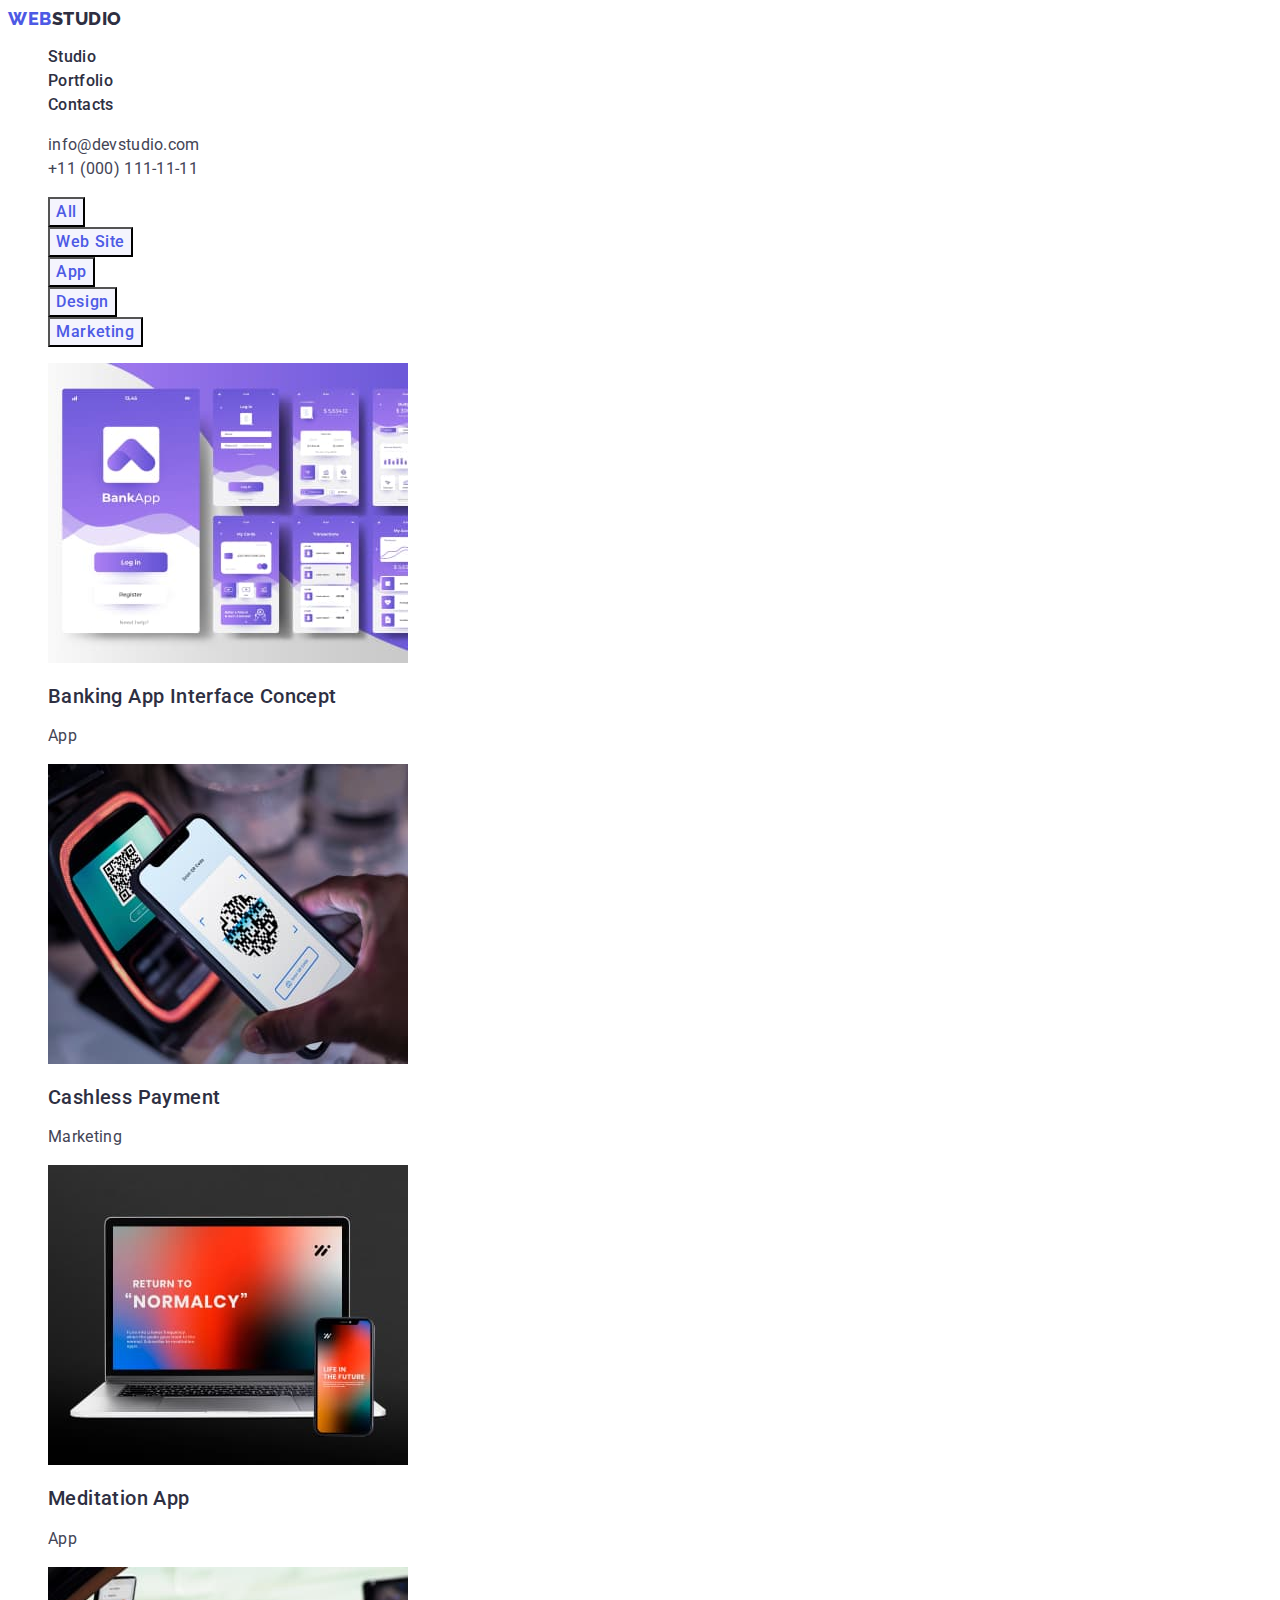
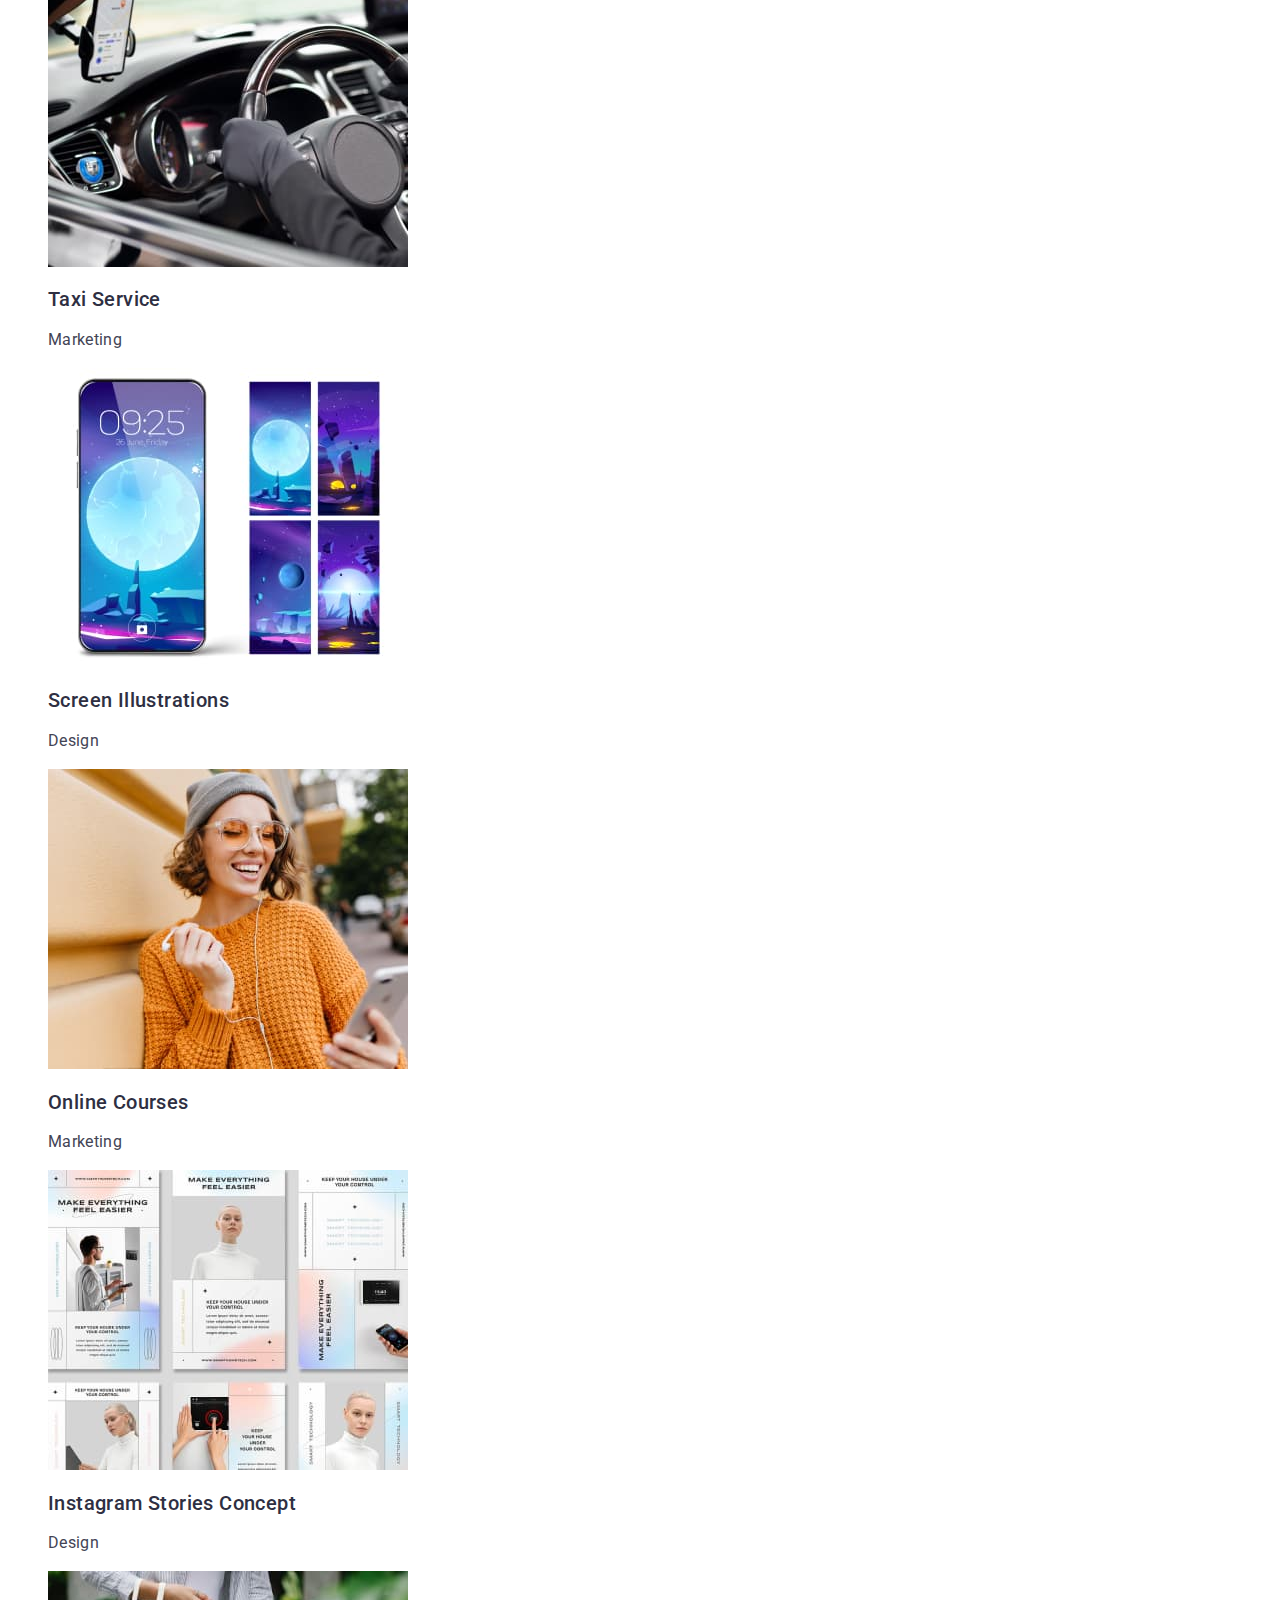
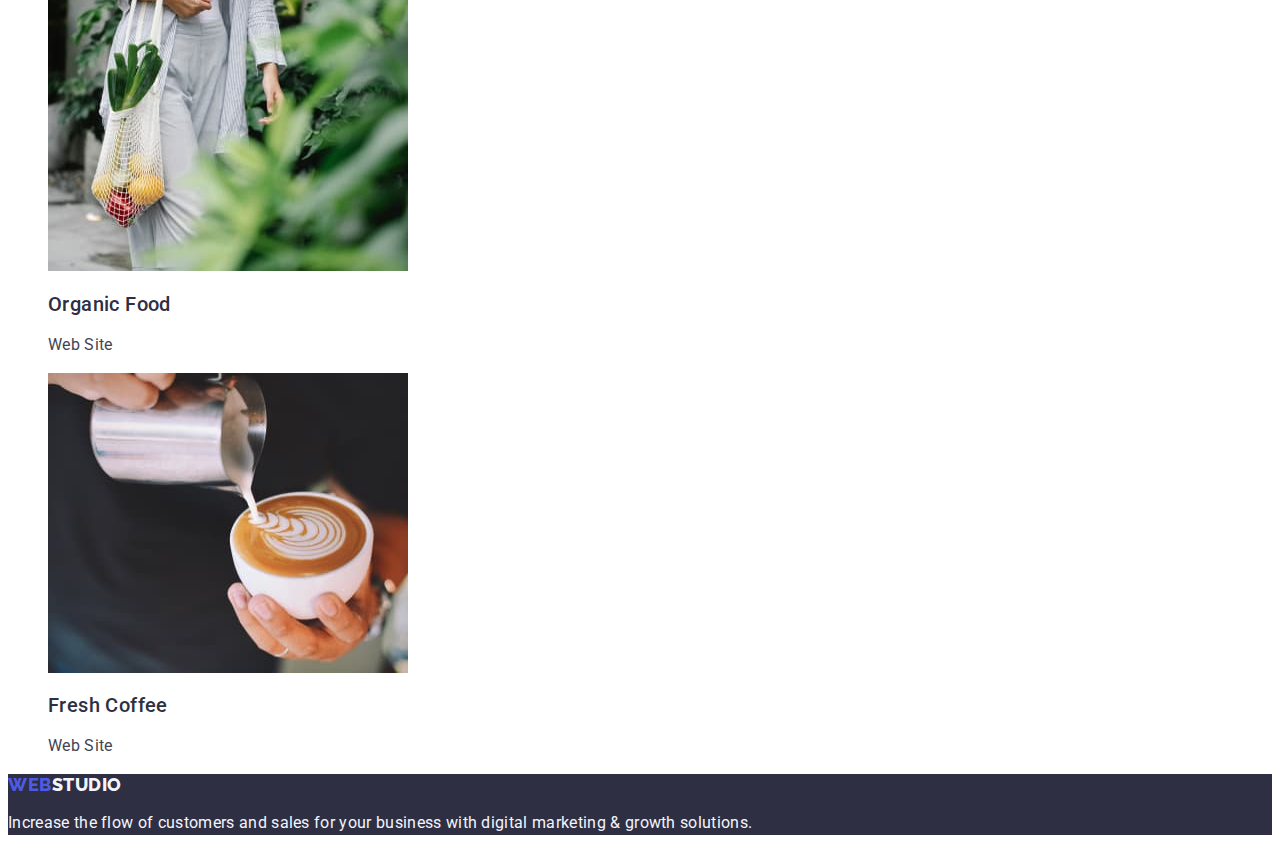
==== portfolio.html @ 008188c2 "Initial commit" ====
<!DOCTYPE html>
<html lang="en">
  <head>
    <meta charset="UTF-8" />
    <meta name="viewport" content="width=device-width, initial-scale=1.0" />
    <title>Document</title>
    <link rel="preconnect" href="https://fonts.googleapis.com" />
    <link rel="preconnect" href="https://fonts.gstatic.com" crossorigin />
    <link
      href="https://fonts.googleapis.com/css2?family=Raleway:wght@800&family=Roboto:wght@400;500;700;900&display=swap"
      rel="stylesheet"
    />
    <link rel="stylesheet" href="./css/styles.css" />
  </head>
  <body>
    <!-- HEADER -->
    <header class="top-header">
      <nav class="nav">
        <a class="logo-nav link" href="./index.html"
          >Web<span class="logo-dark">Studio</span></a
        >
        <ul class="menu list">
          <li class="menu-item">
            <a class="menu-link link" href="./index.html">Studio</a>
          </li>
          <li class="menu-item">
            <a class="menu-link link" href="./portfolio.html">Portfolio</a>
          </li>
          <li class="menu-item">
            <a class="menu-link link" href="">Contacts</a>
          </li>
        </ul>
      </nav>
      <address class="contact">
        <ul class="address list">
          <li class="description-text address-item">
            <a class="address-item link" href="mailto:info@devstudio.com"
              >info@devstudio.com</a
            >
          </li>
          <li class="description-text contact-item">
            <a class="address-item link" href="tel:+110001111111"
              >+11 (000) 111-11-11</a
            >
          </li>
        </ul>
      </address>
    </header>
    <main>
      <!-- SECTION -->
      <section>
        <h1 class="filters-list" hidden>Filters</h1>
        <ul class="list">
          <li class="btn-item">
            <button class="btn" type="button" name="All">All</button>
          </li>
          <li class="btn-item">
            <button class="btn" type="button" name="Web_Site">Web Site</button>
          </li>
          <li class="btn-item">
            <button class="btn" type="button" name="App">App</button>
          </li>
          <li class="btn-item">
            <button class="btn" type="button" name="Design">Design</button>
          </li>
          <li class="btn-item">
            <button class="btn" type="button" name="Marketing">
              Marketing
            </button>
          </li>
        </ul>
        <ul class="list">
          <li>
            <a class="link"
              ><img
                src="./images/portfolio/img.jpg"
                alt="Banking App Interface Concept"
                width="360"
              />
              <h2 class="subtitle-description">
                Banking App Interface Concept
              </h2>
              <p class="description-text">App</p></a
            >
          </li>
          <li>
            <a class="link"
              ><img
                src="./images/portfolio/img1.jpg"
                alt="Cashless Payment"
                width="360"
              />
              <h2 class="subtitle-description">Cashless Payment</h2>
              <p class="description-text">Marketing</p></a
            >
          </li>
          <li>
            <a class="link"
              ><img
                src="./images/portfolio/img2.jpg"
                alt="Meditation App"
                width="360"
              />
              <h2 class="subtitle-description">Meditation App</h2>
              <p class="description-text">App</p></a
            >
          </li>
          <li>
            <a class="link"
              ><img
                src="./images/portfolio/img3.jpg"
                alt="Taxi Service"
                width="360"
              />
              <h2 class="subtitle-description">Taxi Service</h2>
              <p class="description-text">Marketing</p></a
            >
          </li>
          <li>
            <a class="link"
              ><img
                src="./images/portfolio/img4.jpg"
                alt="Screen Illustrations"
                width="360"
              />
              <h2 class="subtitle-description">Screen Illustrations</h2>
              <p class="description-text">Design</p></a
            >
          </li>
          <li>
            <a class="link"
              ><img
                src="./images/portfolio/img5.jpg"
                alt="Online Courses"
                width="360"
              />
              <h2 class="subtitle-description">Online Courses</h2>
              <p class="description-text">Marketing</p></a
            >
          </li>
          <li>
            <a class="link"
              ><img
                src="./images/portfolio/img6.jpg"
                alt="Instagram Stories Concept"
                width="360"
              />
              <h2 class="subtitle-description">Instagram Stories Concept</h2>
              <p class="description-text">Design</p></a
            >
          </li>
          <li>
            <a class="link"
              ><img
                src="./images/portfolio/img7.jpg"
                alt="Organic Food"
                width="360"
              />
              <h2 class="subtitle-description">Organic Food</h2>
              <p class="description-text">Web Site</p></a
            >
          </li>
          <li>
            <a class="link"
              ><img
                src="./images/portfolio/img8.jpg"
                alt="Fresh Coffee"
                width="360"
              />
              <h2 class="subtitle-description">Fresh Coffee</h2>
              <p class="description-text">Web Site</p></a
            >
          </li>
        </ul>
      </section>
    </main>
    <!-- footer -->
    <footer class="main-footer">
      <a class="logo-nav link" href="./index.html"
        >Web<span class="logo-light">Studio</span></a
      >
      <p class="footer-text">
        Increase the flow of customers and sales for your business with digital
        marketing & growth solutions.
      </p>
    </footer>
  </body>
</html>
---- css/styles.css ----
/* BODY */
body {
  font-family: "Roboto", sans-serif;
  font-weight: 400;
  color: var(--color-slate);
  background-color: var(--color-white);
}
.list {
  list-style: none;
}
.link {
  text-decoration: none;
}
:root {
  --color-iris: #4d5ae5;
  --color-ocean: #404bbf;
  --color-navy-blue: #2e2f42;
  --color-green: #31d0aa;
  --color-slate: #434455;
  --color-light-slate: #8e8f99;
  --color-cornflower: #e7e9fc;
  --color-cloud: #f4f4fd;
  --color-navy-blue-modal: #2e2f42;
  --color-grey: #2e2f42;
  --color-white: #ffffff;
  --color-dairy: #fcfcfc;
}

/* COMPONENT */
.subtitle-description {
  font-weight: 500;
  font-size: 20px;
  line-height: 1.2;
  letter-spacing: 0.02em;
  color: var(--color-grey);
}
.description-text {
  font-size: 16px;
  line-height: 1.5;
  letter-spacing: 0.02em;
  color: var(--color-slate);
}

/* HEADER */
.logo-nav {
  font-family: "Raleway", sans-serif;
  font-weight: 800;
  font-size: 18px;
  line-height: 1.17;
  letter-spacing: 0.03em;
  text-transform: uppercase;
  color: var(--color-iris);
}
.logo-dark {
  color: var(--color-navy-blue);
}
.logo-light {
  color: var(--color-cloud);
}

.menu-link.link {
  font-weight: 500;
  font-size: 16px;
  line-height: 1.5;
  letter-spacing: 0.02em;
  color: var(--color-navy-blue);
}

.address-item.link {
  color: var(--color-slate);
}
.menu-link.link:hover,
.menu-link.link:focus,
.menu-link.link:active {
  color: var(--color-ocean);
}
.address-item.link:hover,
.address-item.link:focus,
.address-item.link:active {
  color: var(--color-ocean);
}
.contact {
  font-style: normal;
}
/* HERO */
.hero {
  background-color: var(--color-navy-blue);
}
.hero-title {
  font-weight: 700;
  font-size: 56px;
  line-height: 1.07;
  letter-spacing: 0.02em;
  text-align: center;
  color: var(--color-white);
}
.modal-btn {
  font-family: inherit;
  background-color: var(--color-iris);
  font-weight: 500;
  font-size: 16px;
  line-height: 1.5;
  letter-spacing: 0.04em;
  cursor: pointer;
  color: var(--color-white);
}
.modal-btn:hover,
.modal-btn:focus {
  background-color: var(--color-ocean);
}
.about {
  font-weight: 700;
  font-size: 36px;
  line-height: 1.11;
  text-align: center;
  letter-spacing: 0.02em;
  text-transform: capitalize;
  color: var(--color-grey);
}
/* TEAM */
.section {
  background-color: var(--color-cloud);
}
.items {
  background-color: #ffffff;
}
/* Footer*/
.footer-text {
  font-size: 16px;
  line-height: 1.5;
  letter-spacing: 0.02em;
  color: var(--color-cloud);
}
.main-footer {
  background-color: var(--color-navy-blue);
}

/* PORTFOLIO */ /* SECTION */

.btn {
  font-family: "Roboto", sans-serif;
  font-weight: 500;
  font-size: 16px;
  line-height: 1.5;
  letter-spacing: 0.04em;
  cursor: pointer;
  color: var(--color-iris);
  background-color: var(--color-cloud);
}

.btn:hover,
.btn:focus {
  color: var(--color-white);
  background-color: var(--color-ocean);
}
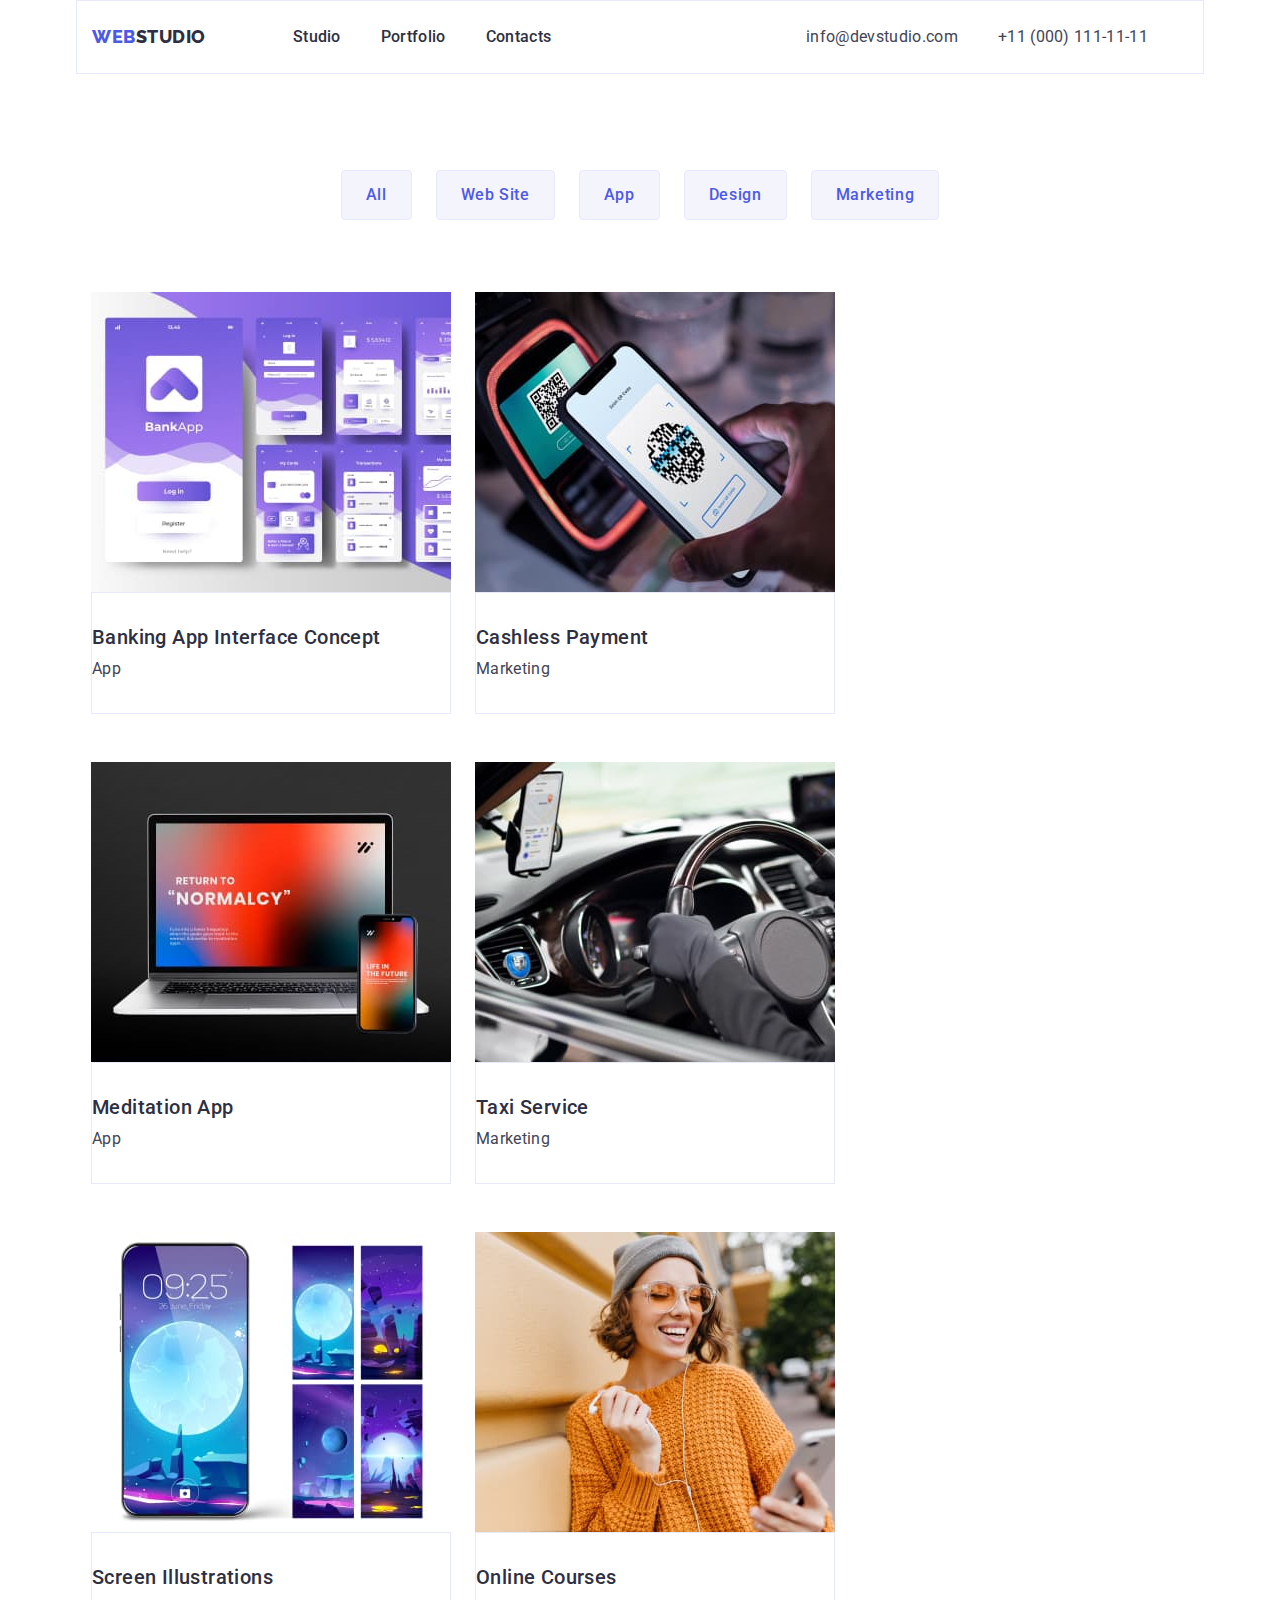
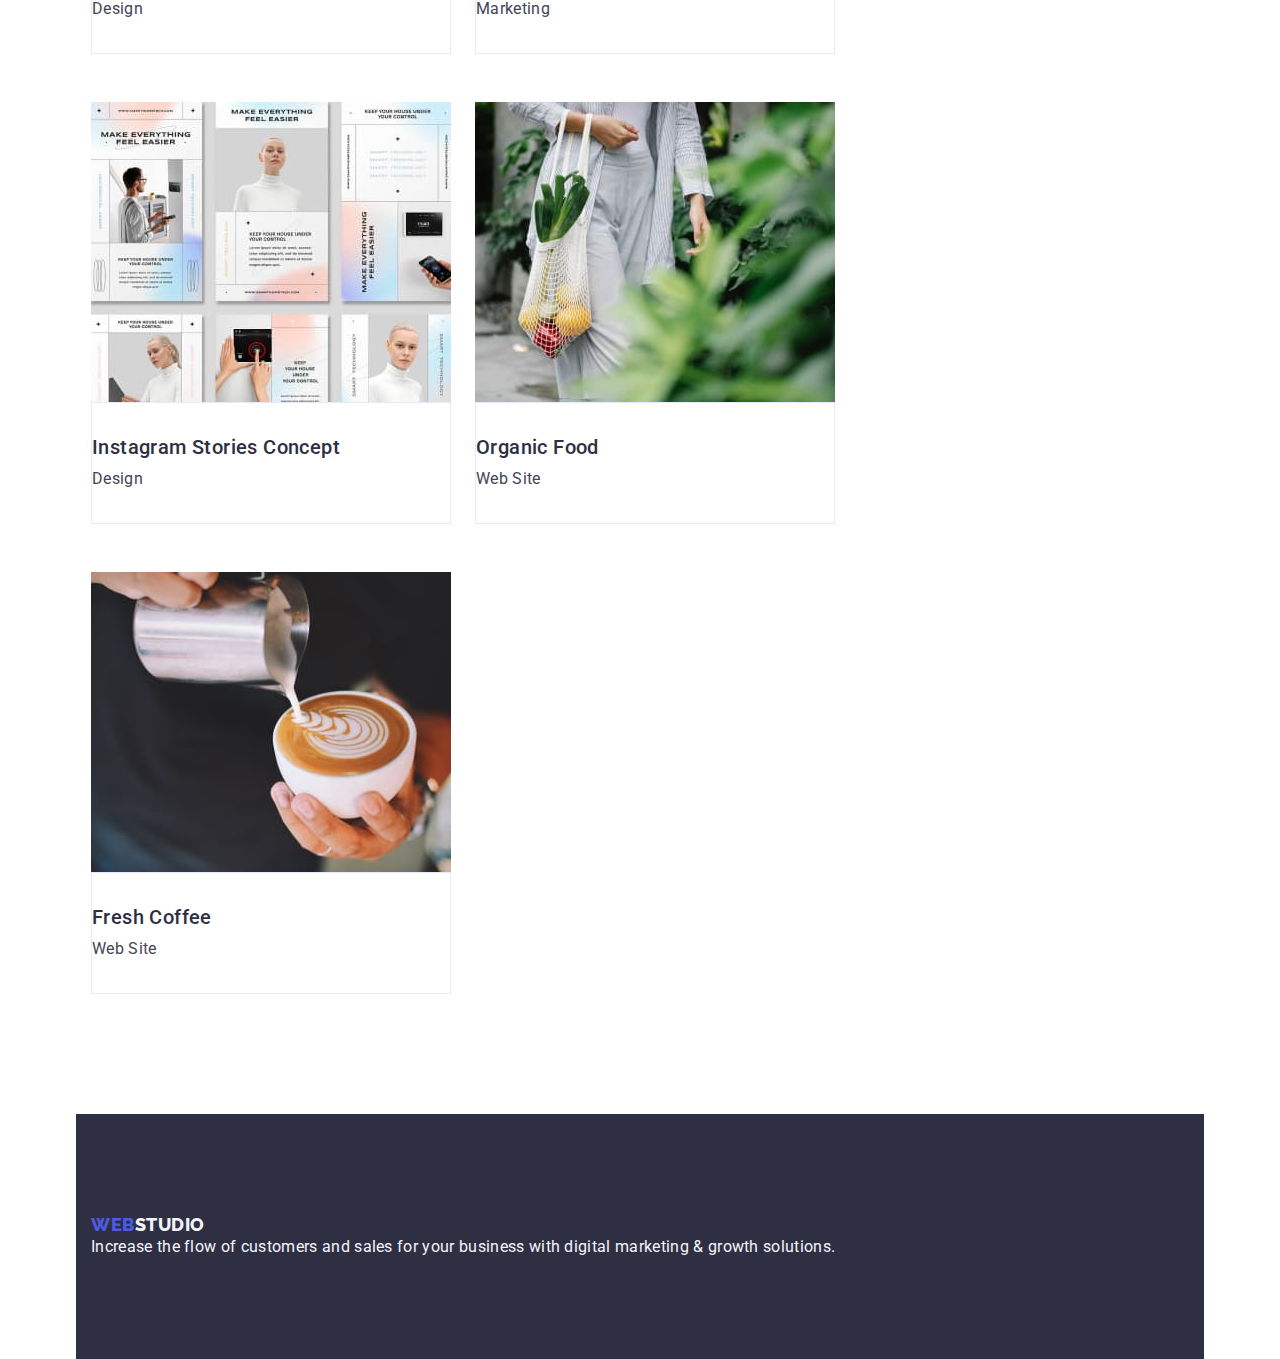
==== commit 52c140f3: "update" ====
--- a/portfolio.html
+++ b/portfolio.html
@@ -10,172 +10,197 @@
       href="https://fonts.googleapis.com/css2?family=Raleway:wght@800&family=Roboto:wght@400;500;700;900&display=swap"
       rel="stylesheet"
     />
+    <link
+      rel="stylesheet"
+      href="https://cdn.jsdelivr.net/npm/modern-normalize@1.1.0/modern-normalize.min.css"
+    />
     <link rel="stylesheet" href="./css/styles.css" />
   </head>
   <body>
     <!-- HEADER -->
     <header class="top-header">
-      <nav class="nav">
-        <a class="logo-nav link" href="./index.html"
-          >Web<span class="logo-dark">Studio</span></a
-        >
-        <ul class="menu list">
-          <li class="menu-item">
-            <a class="menu-link link" href="./index.html">Studio</a>
-          </li>
-          <li class="menu-item">
-            <a class="menu-link link" href="./portfolio.html">Portfolio</a>
-          </li>
-          <li class="menu-item">
-            <a class="menu-link link" href="">Contacts</a>
-          </li>
-        </ul>
-      </nav>
-      <address class="contact">
-        <ul class="address list">
-          <li class="description-text address-item">
-            <a class="address-item link" href="mailto:info@devstudio.com"
-              >info@devstudio.com</a
-            >
-          </li>
-          <li class="description-text contact-item">
-            <a class="address-item link" href="tel:+110001111111"
-              >+11 (000) 111-11-11</a
-            >
-          </li>
-        </ul>
-      </address>
+      <div class="container page-header-container">
+        <nav class="nav">
+          <a class="logo-nav link" href="./index.html"
+            >Web<span class="logo-dark">Studio</span></a
+          >
+          <ul class="menu list">
+            <li class="menu-item">
+              <a class="menu-link link" href="./index.html">Studio</a>
+            </li>
+            <li class="menu-item">
+              <a class="menu-link link" href="./portfolio.html">Portfolio</a>
+            </li>
+            <li class="menu-item">
+              <a class="menu-link link" href="">Contacts</a>
+            </li>
+          </ul>
+        </nav>
+        <address class="contact">
+          <ul class="address list">
+            <li class="description-text address-item">
+              <a class="address-item link" href="mailto:info@devstudio.com"
+                >info@devstudio.com</a
+              >
+            </li>
+            <li class="description-text contact-item">
+              <a class="address-item link" href="tel:+110001111111"
+                >+11 (000) 111-11-11</a
+              >
+            </li>
+          </ul>
+        </address>
+      </div>
     </header>
     <main>
       <!-- SECTION -->
-      <section>
-        <h1 class="filters-list" hidden>Filters</h1>
-        <ul class="list">
-          <li class="btn-item">
-            <button class="btn" type="button" name="All">All</button>
-          </li>
-          <li class="btn-item">
-            <button class="btn" type="button" name="Web_Site">Web Site</button>
-          </li>
-          <li class="btn-item">
-            <button class="btn" type="button" name="App">App</button>
-          </li>
-          <li class="btn-item">
-            <button class="btn" type="button" name="Design">Design</button>
-          </li>
-          <li class="btn-item">
-            <button class="btn" type="button" name="Marketing">
-              Marketing
-            </button>
-          </li>
-        </ul>
-        <ul class="list">
-          <li>
-            <a class="link"
-              ><img
-                src="./images/portfolio/img.jpg"
-                alt="Banking App Interface Concept"
-                width="360"
-              />
-              <h2 class="subtitle-description">
-                Banking App Interface Concept
-              </h2>
-              <p class="description-text">App</p></a
-            >
-          </li>
-          <li>
-            <a class="link"
-              ><img
-                src="./images/portfolio/img1.jpg"
-                alt="Cashless Payment"
-                width="360"
-              />
-              <h2 class="subtitle-description">Cashless Payment</h2>
-              <p class="description-text">Marketing</p></a
-            >
-          </li>
-          <li>
-            <a class="link"
-              ><img
-                src="./images/portfolio/img2.jpg"
-                alt="Meditation App"
-                width="360"
-              />
-              <h2 class="subtitle-description">Meditation App</h2>
-              <p class="description-text">App</p></a
-            >
-          </li>
-          <li>
-            <a class="link"
-              ><img
-                src="./images/portfolio/img3.jpg"
-                alt="Taxi Service"
-                width="360"
-              />
-              <h2 class="subtitle-description">Taxi Service</h2>
-              <p class="description-text">Marketing</p></a
-            >
-          </li>
-          <li>
-            <a class="link"
-              ><img
-                src="./images/portfolio/img4.jpg"
-                alt="Screen Illustrations"
-                width="360"
-              />
-              <h2 class="subtitle-description">Screen Illustrations</h2>
-              <p class="description-text">Design</p></a
-            >
-          </li>
-          <li>
-            <a class="link"
-              ><img
-                src="./images/portfolio/img5.jpg"
-                alt="Online Courses"
-                width="360"
-              />
-              <h2 class="subtitle-description">Online Courses</h2>
-              <p class="description-text">Marketing</p></a
-            >
-          </li>
-          <li>
-            <a class="link"
-              ><img
-                src="./images/portfolio/img6.jpg"
-                alt="Instagram Stories Concept"
-                width="360"
-              />
-              <h2 class="subtitle-description">Instagram Stories Concept</h2>
-              <p class="description-text">Design</p></a
-            >
-          </li>
-          <li>
-            <a class="link"
-              ><img
-                src="./images/portfolio/img7.jpg"
-                alt="Organic Food"
-                width="360"
-              />
-              <h2 class="subtitle-description">Organic Food</h2>
-              <p class="description-text">Web Site</p></a
-            >
-          </li>
-          <li>
-            <a class="link"
-              ><img
-                src="./images/portfolio/img8.jpg"
-                alt="Fresh Coffee"
-                width="360"
-              />
-              <h2 class="subtitle-description">Fresh Coffee</h2>
-              <p class="description-text">Web Site</p></a
-            >
-          </li>
-        </ul>
+      <section class="section-portfolio">
+        <div class="container"><h1 class="visually-hidden" hidden>Filters</h1>
+          <ul class="btn-list list">
+            <li class="btn-item">
+              <button class="btn" type="button" name="All">All</button>
+            </li>
+            <li class="btn-item">
+              <button class="btn" type="button" name="Web_Site">Web Site</button>
+            </li>
+            <li class="btn-item">
+              <button class="btn" type="button" name="App">App</button>
+            </li>
+            <li class="btn-item">
+              <button class="btn" type="button" name="Design">Design</button>
+            </li>
+            <li class="btn-item">
+              <button class="btn" type="button" name="Marketing">
+                Marketing
+              </button>
+            </li>
+          </ul>
+          <ul class="portfolio-list list">
+            <li class="portfolio-item">
+              <a class="link"
+                ><img
+                  src="./images/portfolio/img.jpg"
+                  alt="Banking App Interface Concept"
+                  width="360px"
+                />
+                <div class="portfolio-text">
+                  <h2 class="subtitle-description">
+                    Banking App Interface Concept
+                  </h2>
+                  <p class="description-text">App</p>
+                </div>
+              </a>
+            </li>
+            <li class="portfolio-item">
+              <a class="link"
+                ><img
+                  src="./images/portfolio/img1.jpg"
+                  alt="Cashless Payment"
+                  width="360px"
+                />
+                <div class="portfolio-text">
+                  <h2 class="subtitle-description">Cashless Payment</h2>
+                  <p class="description-text">Marketing</p>
+                </div>
+              </a>
+            </li>
+            <li class="portfolio-item">
+              <a class="link"
+                ><img
+                  src="./images/portfolio/img2.jpg"
+                  alt="Meditation App"
+                  width="360px"
+                />
+                <div class="portfolio-text">
+                  <h2 class="subtitle-description">Meditation App</h2>
+                  <p class="description-text">App</p>
+                </div>
+              </a>
+            </li>
+            <li class="portfolio-item">
+              <a class="link"
+                ><img
+                  src="./images/portfolio/img3.jpg"
+                  alt="Taxi Service"
+                  width="360px"
+                />
+                <div class="portfolio-text">
+                  <h2 class="subtitle-description">Taxi Service</h2>
+                  <p class="description-text">Marketing</p>
+                </div>
+              </a>
+            </li>
+            <li class="portfolio-item">
+              <a class="link"
+                ><img
+                  src="./images/portfolio/img4.jpg"
+                  alt="Screen Illustrations"
+                  width="360px"
+                />
+                <div class="portfolio-text">
+                  <h2 class="subtitle-description">Screen Illustrations</h2>
+                  <p class="description-text">Design</p>
+                </div>
+              </a>
+            </li>
+            <li class="portfolio-item">
+              <a class="link"
+                ><img
+                  src="./images/portfolio/img5.jpg"
+                  alt="Online Courses"
+                  width="360px"
+                />
+                <div class="portfolio-text">
+                  <h2 class="subtitle-description">Online Courses</h2>
+                  <p class="description-text">Marketing</p>
+                </div>
+              </a>
+            </li>
+            <li class="portfolio-item">
+              <a class="link"
+                ><img
+                  src="./images/portfolio/img6.jpg"
+                  alt="Instagram Stories Concept"
+                  width="360px"
+                />
+                <div class="portfolio-text">
+                  <h2 class="subtitle-description">Instagram Stories Concept</h2>
+                  <p class="description-text">Design</p>
+                </div>
+              </a>
+            </li>
+            <li class="portfolio-item">
+              <a class="link"
+                ><img
+                  src="./images/portfolio/img7.jpg"
+                  alt="Organic Food"
+                  width="360px"
+                />
+                <div class="portfolio-text">
+                  <h2 class="subtitle-description">Organic Food</h2>
+                  <p class="description-text">Web Site</p>
+                </div>
+              </a>
+            </li>
+            <li class="portfolio-item">
+              <a class="link"
+                ><img
+                  src="./images/portfolio/img8.jpg"
+                  alt="Fresh Coffee"
+                  width="360px"
+                />
+                <div class="portfolio-text">
+                  <h2 class="subtitle-description">Fresh Coffee</h2>
+                  <p class="description-text">Web Site</p>
+                </div>
+              </a>
+            </li>
+          </ul></div>
+        
       </section>
     </main>
     <!-- footer -->
-    <footer class="main-footer">
+    <footer class="main-footer container">
       <a class="logo-nav link" href="./index.html"
         >Web<span class="logo-light">Studio</span></a
       >
--- a/css/styles.css
+++ b/css/styles.css
@@ -1,16 +1,3 @@
-/* BODY */
-body {
-  font-family: "Roboto", sans-serif;
-  font-weight: 400;
-  color: var(--color-slate);
-  background-color: var(--color-white);
-}
-.list {
-  list-style: none;
-}
-.link {
-  text-decoration: none;
-}
 :root {
   --color-iris: #4d5ae5;
   --color-ocean: #404bbf;
@@ -26,8 +13,52 @@
   --color-dairy: #fcfcfc;
 }
 
+h1,
+h2,
+h3,
+p {
+  margin-top: 0;
+  margin-bottom: 0;
+}
+ul {
+  margin-top: 0;
+  margin-bottom: 0;
+  padding-left: 0;
+}
+img {
+  display: block;
+}
+
+button {
+  cursor: pointer;
+}
+
+.list {
+  list-style: none;
+}
+.link {
+  text-decoration: none;
+}
+
+/* BODY */
+body {
+  font-family: "Roboto", sans-serif;
+  font-weight: 400;
+  color: var(--color-slate);
+  background-color: var(--color-white);
+}
+
+.container {
+  width: 1128px;
+  margin-left: auto;
+  margin-right: auto;
+  padding-left: 15px;
+  padding-right: 15px;
+}
+
 /* COMPONENT */
 .subtitle-description {
+  margin-bottom: 8px;
   font-weight: 500;
   font-size: 20px;
   line-height: 1.2;
@@ -42,6 +73,21 @@
 }
 
 /* HEADER */
+.top-header {
+  margin-bottom: 0;
+}
+.page-header-container {
+  display: flex;
+  align-items: center;
+  padding-top: 24px;
+  padding-bottom: 24px;
+  border: 1px solid var(--color-cornflower);
+}
+.nav {
+  display: flex;
+  align-items: center;
+}
+
 .logo-nav {
   font-family: "Raleway", sans-serif;
   font-weight: 800;
@@ -50,6 +96,7 @@
   letter-spacing: 0.03em;
   text-transform: uppercase;
   color: var(--color-iris);
+  margin-right: 87px;
 }
 .logo-dark {
   color: var(--color-navy-blue);
@@ -57,6 +104,13 @@
 .logo-light {
   color: var(--color-cloud);
 }
+.menu {
+  display: flex;
+  align-items: center;
+}
+.menu-item:not(:last-child) {
+  margin-right: 40px;
+}
 
 .menu-link.link {
   font-weight: 500;
@@ -65,15 +119,20 @@
   letter-spacing: 0.02em;
   color: var(--color-navy-blue);
 }
-
+.address {
+  display: flex;
+  align-items: center;
+}
 .address-item.link {
   color: var(--color-slate);
+  margin-right: 40px;
 }
 .menu-link.link:hover,
 .menu-link.link:focus,
 .menu-link.link:active {
   color: var(--color-ocean);
 }
+
 .address-item.link:hover,
 .address-item.link:focus,
 .address-item.link:active {
@@ -81,9 +140,12 @@
 }
 .contact {
   font-style: normal;
+  margin-left: auto;
 }
 /* HERO */
 .hero {
+  padding-top: 188px;
+  padding-bottom: 188px;
   background-color: var(--color-navy-blue);
 }
 .hero-title {
@@ -94,21 +156,46 @@
   text-align: center;
   color: var(--color-white);
 }
+.button {
+  display: flex;
+  justify-content: center;
+}
 .modal-btn {
+  min-width: 170px;
+  min-height: 60px;
+  padding-top: 15px;
+  padding-bottom: 15px;
+  padding-right: 31px;
+  padding-left: 31px;
+  border-radius: 4px;
+  text-align: center;
   font-family: inherit;
   background-color: var(--color-iris);
   font-weight: 500;
   font-size: 16px;
   line-height: 1.5;
   letter-spacing: 0.04em;
-  cursor: pointer;
   color: var(--color-white);
 }
+
 .modal-btn:hover,
 .modal-btn:focus {
   background-color: var(--color-ocean);
 }
+.features {
+  padding-top: 120px;
+  padding-bottom: 120px;
+}
+.features-menu {
+  display: flex;
+  column-gap: 24px;
+}
+.section-about {
+  padding-top: 120px;
+  padding-bottom: 120px;
+}
 .about {
+  margin-bottom: 72px;
   font-weight: 700;
   font-size: 36px;
   line-height: 1.11;
@@ -117,12 +204,38 @@
   text-transform: capitalize;
   color: var(--color-grey);
 }
+.menu-about {
+  display: flex;
+  column-gap: 24px;
+}
 /* TEAM */
-.section {
+.section-team {
   background-color: var(--color-cloud);
+  padding-top: 120px;
+  padding-bottom: 120px;
+  gap: 24px;
+}
+.team-items {
+  border-top: none;
+  border: 1px solid var(--color-cloud);
+  background-color: var(--color-white);
+  padding-top: 30px;
+  padding-bottom: 30px;
+  padding-right: 16px;
+  padding-left: 16px;
+  text-align: center;
 }
 .items {
-  background-color: #ffffff;
+  flex-basis: calc(100% / 4);
+  gap: 24px;
+  overflow: hidden;
+}
+.team-list {
+  margin: 0;
+  padding: 0;
+  list-style: none;
+  display: flex;
+  flex-wrap: wrap;
 }
 /* Footer*/
 .footer-text {
@@ -132,10 +245,20 @@
   color: var(--color-cloud);
 }
 .main-footer {
+  padding-top: 100px;
+  padding-bottom: 100px;
   background-color: var(--color-navy-blue);
 }
 
 /* PORTFOLIO */ /* SECTION */
+.btn-list {
+  display: flex;
+  justify-content: center;
+  flex-direction: row;
+  align-items: flex-start;
+  gap: 24px;
+  margin-bottom: 72px;
+}
 
 .btn {
   font-family: "Roboto", sans-serif;
@@ -143,9 +266,11 @@
   font-size: 16px;
   line-height: 1.5;
   letter-spacing: 0.04em;
-  cursor: pointer;
   color: var(--color-iris);
+  border: 1px solid var(--color-cornflower);
+  border-radius: 4px;
   background-color: var(--color-cloud);
+  padding: 12px 24px;
 }
 
 .btn:hover,
@@ -153,3 +278,42 @@
   color: var(--color-white);
   background-color: var(--color-ocean);
 }
+.portfolio-list {
+  display: flex;
+  column-gap: 24px;
+  row-gap: 48px;
+}
+.visually-hidden {
+  position: absolute;
+  width: 1px;
+  height: 1px;
+  margin: -1px;
+  border: 0;
+  padding: 0;
+  white-space: nowrap;
+  clip-path: inset(100%);
+  clip: rect(0 0 0 0);
+  overflow: hidden;
+}
+.section-portfolio {
+  padding-top: 96px;
+  padding-bottom: 120px;
+}
+.portfolio-text {
+  border-top: none;
+  border: 1px solid var(--color-cornflower);
+  background-color: var(--color-white);
+  padding-top: 32px;
+  padding-bottom: 32px;
+}
+.portfolio-list {
+  display: flex;
+  flex-wrap: wrap;
+  column-gap: 24px;
+  row-gap: 48px;
+}
+.portfolio-item {
+  flex-basis: calc((100%-48px) / 3);
+  flex-wrap: wrap;
+  justify-content: space-between;
+}
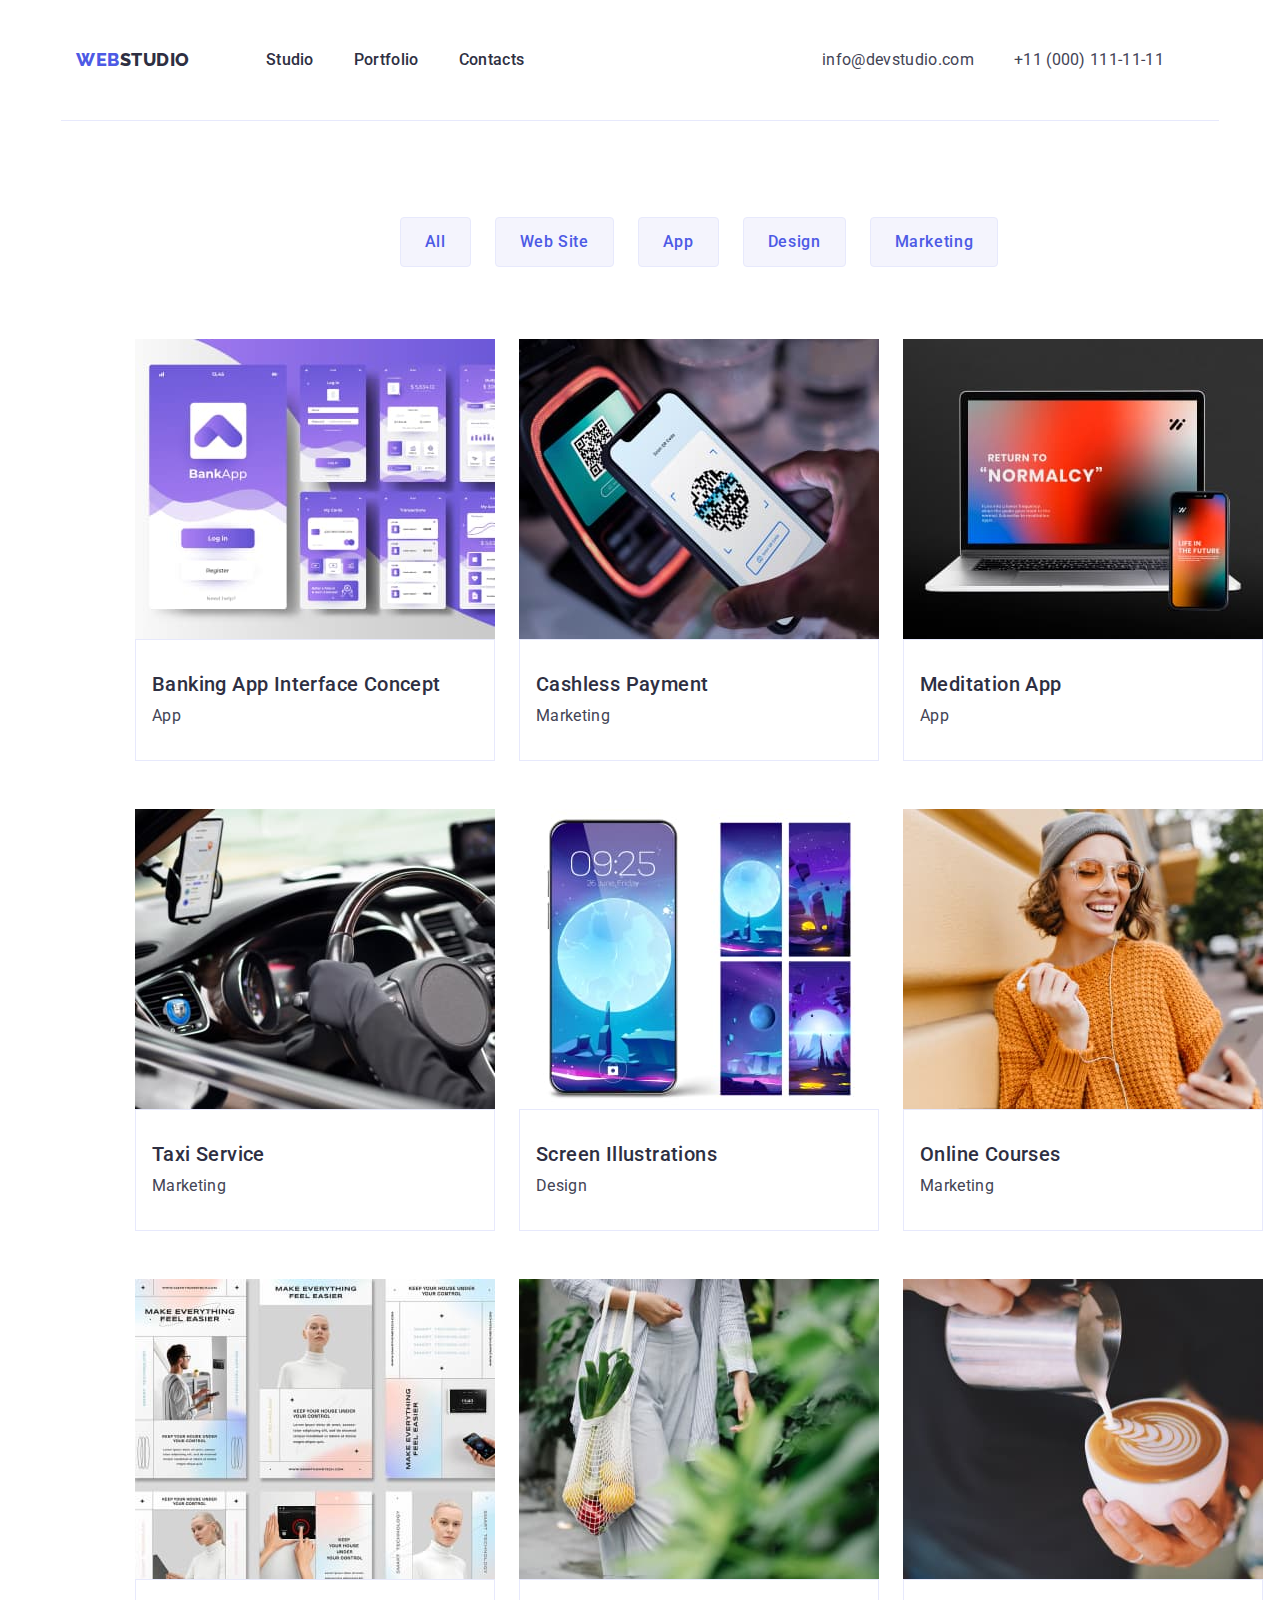
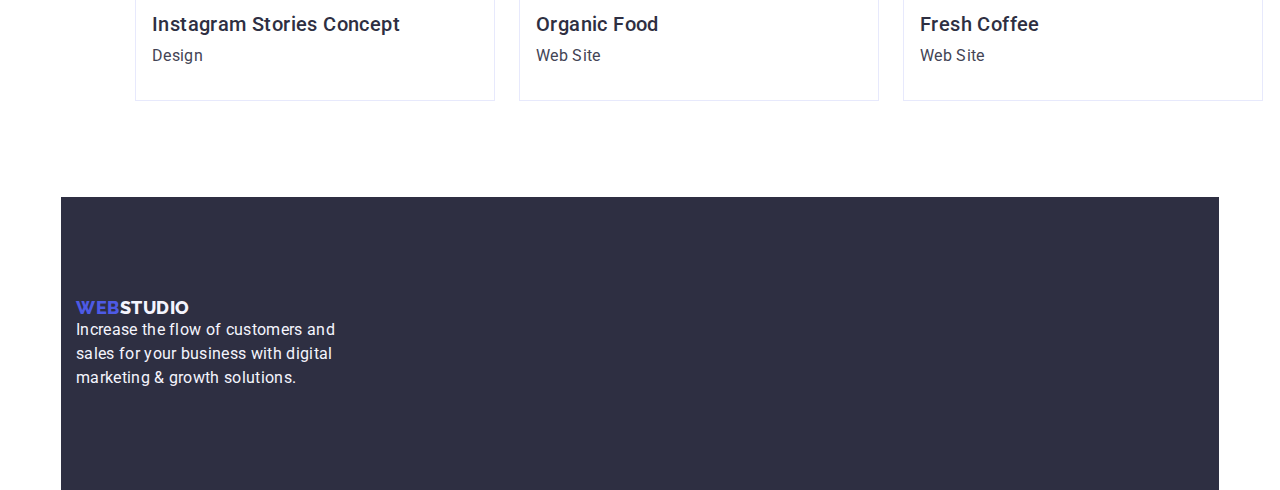
==== commit 0416757c: "update" ====
--- a/portfolio.html
+++ b/portfolio.html
@@ -55,13 +55,16 @@
     <main>
       <!-- SECTION -->
       <section class="section-portfolio">
-        <div class="container"><h1 class="visually-hidden" hidden>Filters</h1>
+        <div class="container">
+          <h1 class="visually-hidden" hidden>Filters</h1>
           <ul class="btn-list list">
             <li class="btn-item">
               <button class="btn" type="button" name="All">All</button>
             </li>
             <li class="btn-item">
-              <button class="btn" type="button" name="Web_Site">Web Site</button>
+              <button class="btn" type="button" name="Web_Site">
+                Web Site
+              </button>
             </li>
             <li class="btn-item">
               <button class="btn" type="button" name="App">App</button>
@@ -81,7 +84,7 @@
                 ><img
                   src="./images/portfolio/img.jpg"
                   alt="Banking App Interface Concept"
-                  width="360px"
+                  width="360"
                 />
                 <div class="portfolio-text">
                   <h2 class="subtitle-description">
@@ -96,7 +99,7 @@
                 ><img
                   src="./images/portfolio/img1.jpg"
                   alt="Cashless Payment"
-                  width="360px"
+                  width="360"
                 />
                 <div class="portfolio-text">
                   <h2 class="subtitle-description">Cashless Payment</h2>
@@ -109,7 +112,7 @@
                 ><img
                   src="./images/portfolio/img2.jpg"
                   alt="Meditation App"
-                  width="360px"
+                  width="360"
                 />
                 <div class="portfolio-text">
                   <h2 class="subtitle-description">Meditation App</h2>
@@ -122,7 +125,7 @@
                 ><img
                   src="./images/portfolio/img3.jpg"
                   alt="Taxi Service"
-                  width="360px"
+                  width="360"
                 />
                 <div class="portfolio-text">
                   <h2 class="subtitle-description">Taxi Service</h2>
@@ -135,7 +138,7 @@
                 ><img
                   src="./images/portfolio/img4.jpg"
                   alt="Screen Illustrations"
-                  width="360px"
+                  width="360"
                 />
                 <div class="portfolio-text">
                   <h2 class="subtitle-description">Screen Illustrations</h2>
@@ -148,7 +151,7 @@
                 ><img
                   src="./images/portfolio/img5.jpg"
                   alt="Online Courses"
-                  width="360px"
+                  width="360"
                 />
                 <div class="portfolio-text">
                   <h2 class="subtitle-description">Online Courses</h2>
@@ -161,10 +164,12 @@
                 ><img
                   src="./images/portfolio/img6.jpg"
                   alt="Instagram Stories Concept"
-                  width="360px"
-                />
-                <div class="portfolio-text">
-                  <h2 class="subtitle-description">Instagram Stories Concept</h2>
+                  width="360"
+                />
+                <div class="portfolio-text">
+                  <h2 class="subtitle-description">
+                    Instagram Stories Concept
+                  </h2>
                   <p class="description-text">Design</p>
                 </div>
               </a>
@@ -174,7 +179,7 @@
                 ><img
                   src="./images/portfolio/img7.jpg"
                   alt="Organic Food"
-                  width="360px"
+                  width="360"
                 />
                 <div class="portfolio-text">
                   <h2 class="subtitle-description">Organic Food</h2>
@@ -187,7 +192,7 @@
                 ><img
                   src="./images/portfolio/img8.jpg"
                   alt="Fresh Coffee"
-                  width="360px"
+                  width="360"
                 />
                 <div class="portfolio-text">
                   <h2 class="subtitle-description">Fresh Coffee</h2>
@@ -195,8 +200,8 @@
                 </div>
               </a>
             </li>
-          </ul></div>
-        
+          </ul>
+        </div>
       </section>
     </main>
     <!-- footer -->
--- a/css/styles.css
+++ b/css/styles.css
@@ -49,7 +49,7 @@
 }
 
 .container {
-  width: 1128px;
+  width: 1158px;
   margin-left: auto;
   margin-right: auto;
   padding-left: 15px;
@@ -81,7 +81,7 @@
   align-items: center;
   padding-top: 24px;
   padding-bottom: 24px;
-  border: 1px solid var(--color-cornflower);
+  border-bottom: 1px solid var(--color-cornflower);
 }
 .nav {
   display: flex;
@@ -96,7 +96,7 @@
   letter-spacing: 0.03em;
   text-transform: uppercase;
   color: var(--color-iris);
-  margin-right: 87px;
+  margin-right: 76px;
 }
 .logo-dark {
   color: var(--color-navy-blue);
@@ -107,9 +107,12 @@
 .menu {
   display: flex;
   align-items: center;
-}
+  gap: 40px;
+}
+
 .menu-item:not(:last-child) {
-  margin-right: 40px;
+  padding-top: 24px;
+  padding-bottom: 24px;
 }
 
 .menu-link.link {
@@ -149,6 +152,9 @@
   background-color: var(--color-navy-blue);
 }
 .hero-title {
+  max-width: 496px;
+  margin-left: auto;
+  margin-right: auto;
   font-weight: 700;
   font-size: 56px;
   line-height: 1.07;
@@ -156,19 +162,19 @@
   text-align: center;
   color: var(--color-white);
 }
-.button {
-  display: flex;
-  justify-content: center;
-}
+
 .modal-btn {
-  min-width: 170px;
-  min-height: 60px;
+  display: block;
+  min-width: 169px;
+  height: 56px;
+  border: none;
   padding-top: 15px;
   padding-bottom: 15px;
   padding-right: 31px;
   padding-left: 31px;
   border-radius: 4px;
   text-align: center;
+  cursor: pointer;
   font-family: inherit;
   background-color: var(--color-iris);
   font-weight: 500;
@@ -188,8 +194,12 @@
 }
 .features-menu {
   display: flex;
-  column-gap: 24px;
-}
+  gap: 24px;
+}
+.features-item {
+  width: calc((100% - 72px) / 4);
+}
+
 .section-about {
   padding-top: 120px;
   padding-bottom: 120px;
@@ -206,29 +216,32 @@
 }
 .menu-about {
   display: flex;
-  column-gap: 24px;
+  gap: 24px;
+}
+
+.list-about {
+  width: calc((100% - 48px) / 3);
 }
 /* TEAM */
 .section-team {
-  background-color: var(--color-cloud);
   padding-top: 120px;
   padding-bottom: 120px;
   gap: 24px;
+  background-color: var(--color-cloud);
 }
 .team-items {
   border-top: none;
   border: 1px solid var(--color-cloud);
+  border-radius: 0px 0px 4px 4px;
   background-color: var(--color-white);
-  padding-top: 30px;
-  padding-bottom: 30px;
+  padding-top: 32px;
+  padding-bottom: 32px;
   padding-right: 16px;
   padding-left: 16px;
   text-align: center;
 }
 .items {
-  flex-basis: calc(100% / 4);
-  gap: 24px;
-  overflow: hidden;
+  width: calc((100% - 72px) / 4);
 }
 .team-list {
   margin: 0;
@@ -236,9 +249,23 @@
   list-style: none;
   display: flex;
   flex-wrap: wrap;
+  gap: 24px;
 }
 /* Footer*/
+.logo-footer {
+  display: inline-block;
+  margin-bottom: 16px;
+  font-family: "Raleway", sans-serif;
+  font-weight: 800;
+  font-size: 18px;
+  line-height: 1.17;
+  letter-spacing: 0.03em;
+  text-transform: uppercase;
+  color: var(--color-iris);
+}
+
 .footer-text {
+  max-width: 264px;
   font-size: 16px;
   line-height: 1.5;
   letter-spacing: 0.02em;
@@ -251,38 +278,6 @@
 }
 
 /* PORTFOLIO */ /* SECTION */
-.btn-list {
-  display: flex;
-  justify-content: center;
-  flex-direction: row;
-  align-items: flex-start;
-  gap: 24px;
-  margin-bottom: 72px;
-}
-
-.btn {
-  font-family: "Roboto", sans-serif;
-  font-weight: 500;
-  font-size: 16px;
-  line-height: 1.5;
-  letter-spacing: 0.04em;
-  color: var(--color-iris);
-  border: 1px solid var(--color-cornflower);
-  border-radius: 4px;
-  background-color: var(--color-cloud);
-  padding: 12px 24px;
-}
-
-.btn:hover,
-.btn:focus {
-  color: var(--color-white);
-  background-color: var(--color-ocean);
-}
-.portfolio-list {
-  display: flex;
-  column-gap: 24px;
-  row-gap: 48px;
-}
 .visually-hidden {
   position: absolute;
   width: 1px;
@@ -295,16 +290,57 @@
   clip: rect(0 0 0 0);
   overflow: hidden;
 }
+
+.btn-list {
+  display: flex;
+  justify-content: center;
+  flex-direction: row;
+  align-items: flex-start;
+  gap: 24px;
+  margin-bottom: 72px;
+}
+
+.btn {
+  font-family: "Roboto", sans-serif;
+  font-weight: 500;
+  font-size: 16px;
+  line-height: 1.5;
+  letter-spacing: 0.04em;
+  color: var(--color-iris);
+  border: 1px solid var(--color-cornflower);
+  border-radius: 4px;
+  background-color: var(--color-cloud);
+  padding: 12px 24px;
+}
+
+.btn:hover,
+.btn:focus {
+  color: var(--color-white);
+  background-color: var(--color-ocean);
+  border: 1px solid transparent;
+}
+.portfolio-list {
+  display: flex;
+  flex-wrap: wrap;
+  column-gap: 24px;
+  row-gap: 48px;
+}
+
+.portfolio-item {
+  width: calc((100% - 48px) / 3);
+}
+
 .section-portfolio {
   padding-top: 96px;
-  padding-bottom: 120px;
+  padding-bottom: 96px;
+  padding-left: 120px;
+  padding-right: 120px;
 }
 .portfolio-text {
   border-top: none;
   border: 1px solid var(--color-cornflower);
   background-color: var(--color-white);
-  padding-top: 32px;
-  padding-bottom: 32px;
+  padding: 32px 16px;
 }
 .portfolio-list {
   display: flex;
@@ -312,8 +348,3 @@
   column-gap: 24px;
   row-gap: 48px;
 }
-.portfolio-item {
-  flex-basis: calc((100%-48px) / 3);
-  flex-wrap: wrap;
-  justify-content: space-between;
-}
